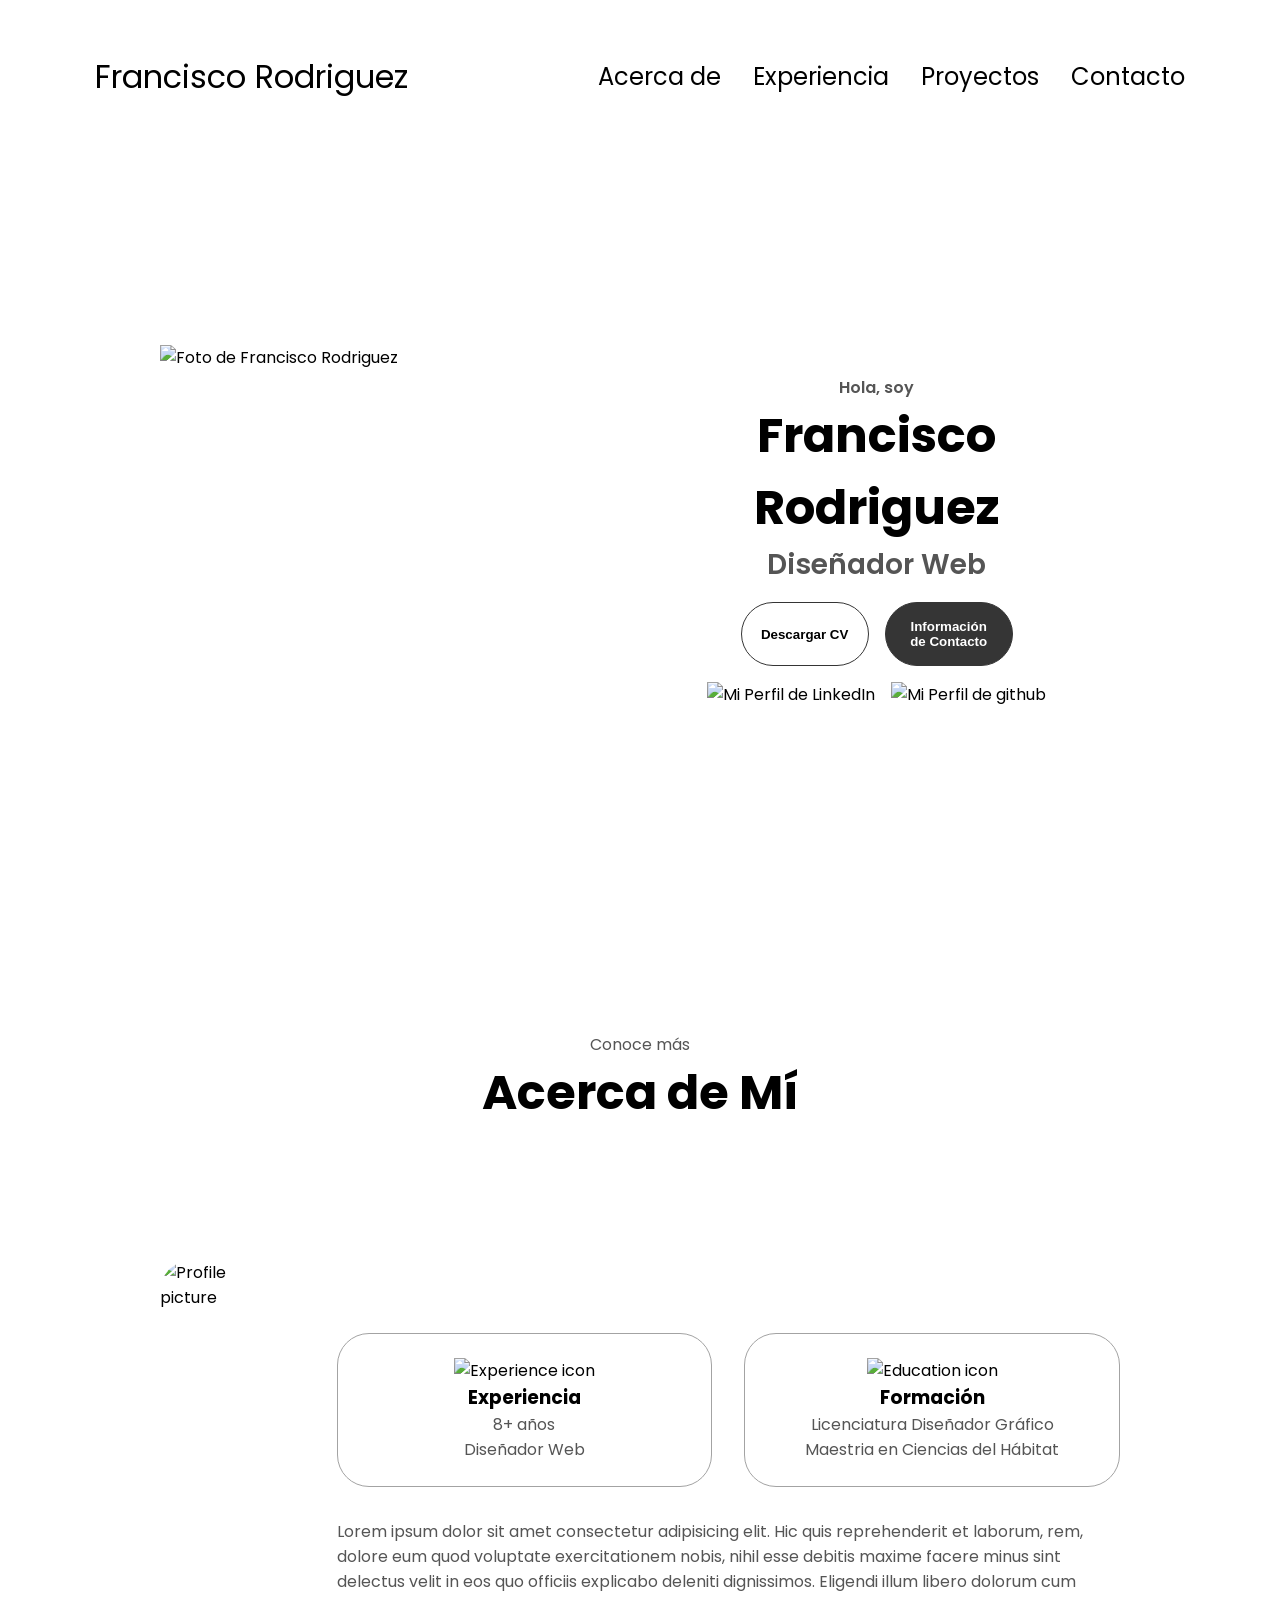
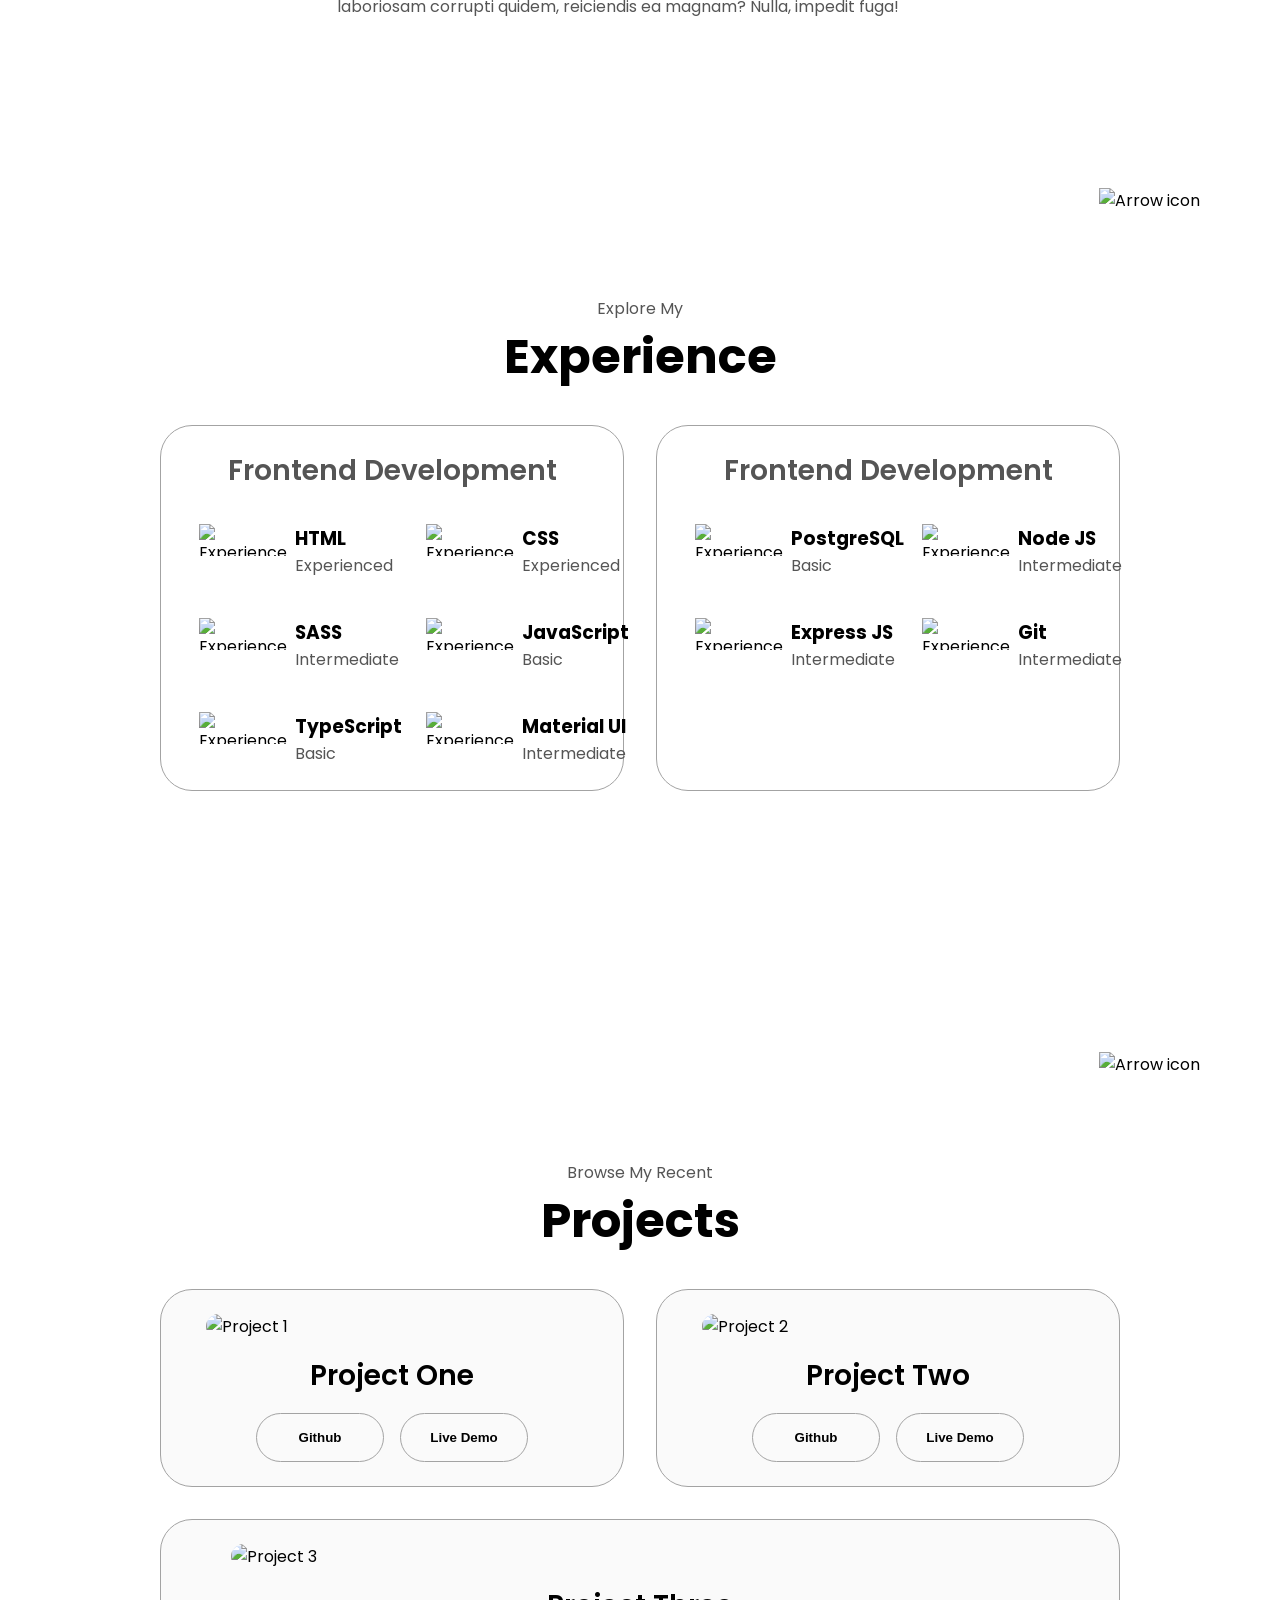
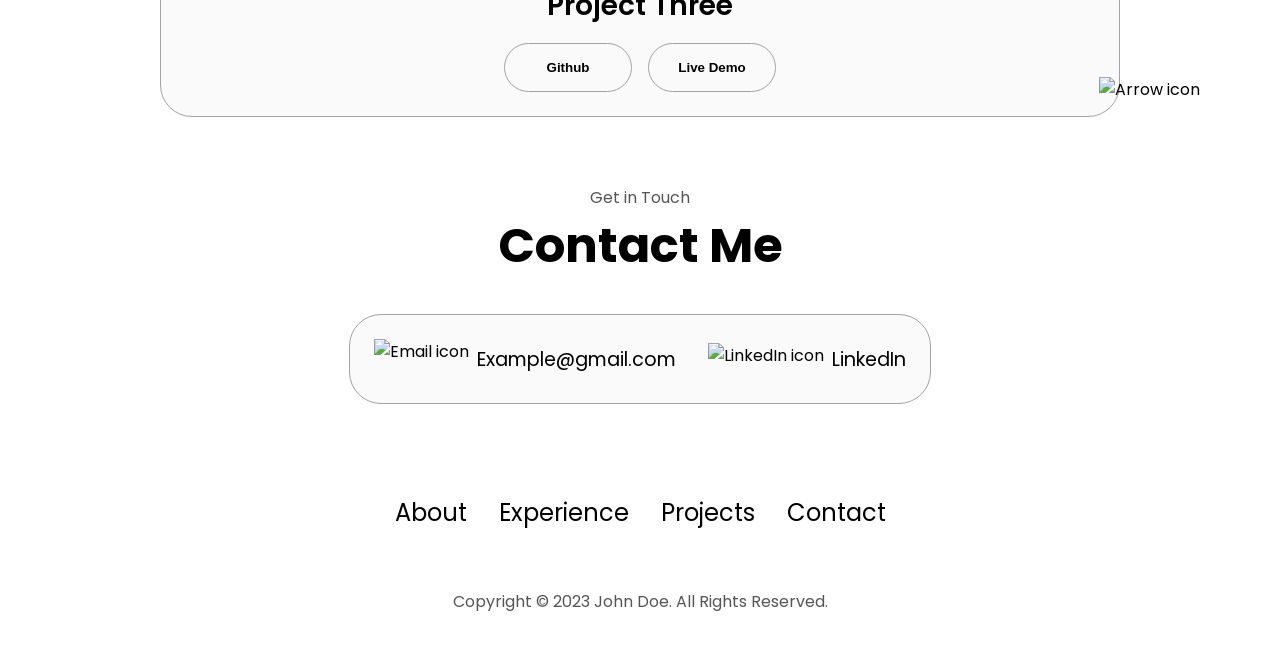
==== index.html @ f438b7d2 "Add files via upload" ====
<!DOCTYPE html>
<html lang="en">
<head>
    <meta charset="UTF-8">
    <meta name="viewport" content="width=device-width, initial-scale=1.0">
    <title>Mi Portafolio</title>
    <link rel="stylesheet" href="styles.css">
    <link rel="stylesheet" href="mediaqueries.css">
   
</head>
<body>
    <nav id="desktop-nav">
        <div class="logo">Francisco Rodriguez</div>
        <div>
            <ul class="nav-links">
                <li><a href="#about">Acerca de</a></li>
                <li><a href="#experience">Experiencia</a></li>
                <li><a href="#projects">Proyectos</a></li>
                <li><a href="#contact">Contacto</a></li>

            </ul>
        </div>
    </nav >
    <nav id="hamburger-nav">
         <div class="logo">Francisco Rodriguez</div>
         <div class="hamburger-menu">
            <div class="hamburger-icon" onclick="toggleMenu()">
                <span></span>
                <span></span>
                <span></span>
            </div>     
            <div class="menu-links">
                <li><a href="#about" onclick="toggleMenu()">Acerca de</a></li>
                <li><a href="#experience" onclick="toggleMenu()">Experiencia</a></li>
                <li><a href="#projects" onclick="toggleMenu()">Proyectos</a></li>
                <li><a href="#contact" onclick="toggleMenu()">Contacto</a></li>
            </div>
         </div>
    </nav>
<section id="profile">
    <div class="section__pic-container">
        <img src="assets/profile-pic1.png" alt="Foto de Francisco Rodriguez">
    </div>
<div class="section__text">
    <p class="section__text__1">Hola, soy</p>
    <h1 class="title">Francisco Rodriguez</h1>
    <p class="section__text__p2">Diseñador Web</p>
    <div class="btn-container">
        <button class="btn btn-color-2" onclick="window.open('./assets/resume-example.pdf')">
        Descargar CV
        </button>
        <button class="btn btn-color-1" onclick="location.href='./#contact'">
        Información de Contacto    
        </button>
    </div>
    <div id="socials-container">
        <img src="assets/linkedin.png" alt="Mi Perfil de LinkedIn" class="icon" onclick="window.open('https://linkedin.com/','_blank')">
        <img src="assets/github.png" alt="Mi Perfil de github" class="icon" onclick="window.open('https://github.com/','_blank')">
    </div>
</div>
</section>   

<section id="about">
      <p class="section__text__p1">Conoce más</p>
      <h1 class="title">Acerca de Mí</h1>
      <div class="section-container">
        <div class="section__pic-container">
          <img
            src="./assets/about-pic_1.png"
            alt="Profile picture"
            class="about-pic"
          />
        </div>
        <div class="about-details-container">
          <div class="about-containers">
            <div class="details-container">
              <img
                src="./assets/experience.png"
                alt="Experience icon"
                class="icon"
              />
              <h3>Experiencia</h3>
              <p>8+ años <br />Diseñador Web </p>
            </div>
            <div class="details-container">
              <img
                src="./assets/education.png"
                alt="Education icon"
                class="icon"
              />
              <h3>Formación</h3>
              <p>Licenciatura Diseñador Gráfico<br />Maestria en Ciencias del Hábitat</p>
            </div>
          </div>
          <div class="text-container">
            <p>
              Lorem ipsum dolor sit amet consectetur adipisicing elit. Hic quis
              reprehenderit et laborum, rem, dolore eum quod voluptate
              exercitationem nobis, nihil esse debitis maxime facere minus sint
              delectus velit in eos quo officiis explicabo deleniti dignissimos.
              Eligendi illum libero dolorum cum laboriosam corrupti quidem,
              reiciendis ea magnam? Nulla, impedit fuga!
            </p>
          </div>
        </div>
      </div>
      <img
        src="./assets/arrow.png"
        alt="Arrow icon"
        class="icon arrow"
        onclick="location.href='./#experience'"
      />
    </section>
	
	<section id="experience">
      <p class="section__text__p1">Explore My</p>
      <h1 class="title">Experience</h1>
      <div class="experience-details-container">
        <div class="about-containers">
          <div class="details-container">
            <h2 class="experience-sub-title">Frontend Development</h2>
            <div class="article-container">
              <article>
                <img
                  src="./assets/checkmark.png"
                  alt="Experience icon"
                  class="icon"
                />
                <div>
                  <h3>HTML</h3>
                  <p>Experienced</p>
                </div>
              </article>
              <article>
                <img
                  src="./assets/checkmark.png"
                  alt="Experience icon"
                  class="icon"
                />
                <div>
                  <h3>CSS</h3>
                  <p>Experienced</p>
                </div>
              </article>
              <article>
                <img
                  src="./assets/checkmark.png"
                  alt="Experience icon"
                  class="icon"
                />
                <div>
                  <h3>SASS</h3>
                  <p>Intermediate</p>
                </div>
              </article>
              <article>
                <img
                  src="./assets/checkmark.png"
                  alt="Experience icon"
                  class="icon"
                />
                <div>
                  <h3>JavaScript</h3>
                  <p>Basic</p>
                </div>
              </article>
              <article>
                <img
                  src="./assets/checkmark.png"
                  alt="Experience icon"
                  class="icon"
                />
                <div>
                  <h3>TypeScript</h3>
                  <p>Basic</p>
                </div>
              </article>
              <article>
                <img
                  src="./assets/checkmark.png"
                  alt="Experience icon"
                  class="icon"
                />
                <div>
                  <h3>Material UI</h3>
                  <p>Intermediate</p>
                </div>
              </article>
            </div>
          </div>
          <div class="details-container">
            <h2 class="experience-sub-title">Frontend Development</h2>
            <div class="article-container">
              <article>
                <img
                  src="./assets/checkmark.png"
                  alt="Experience icon"
                  class="icon"
                />
                <div>
                  <h3>PostgreSQL</h3>
                  <p>Basic</p>
                </div>
              </article>
              <article>
                <img
                  src="./assets/checkmark.png"
                  alt="Experience icon"
                  class="icon"
                />
                <div>
                  <h3>Node JS</h3>
                  <p>Intermediate</p>
                </div>
              </article>
              <article>
                <img
                  src="./assets/checkmark.png"
                  alt="Experience icon"
                  class="icon"
                />
                <div>
                  <h3>Express JS</h3>
                  <p>Intermediate</p>
                </div>
              </article>
              <article>
                <img
                  src="./assets/checkmark.png"
                  alt="Experience icon"
                  class="icon"
                />
                <div>
                  <h3>Git</h3>
                  <p>Intermediate</p>
                </div>
              </article>
            </div>
          </div>
        </div>
      </div>
      <img
        src="./assets/arrow.png"
        alt="Arrow icon"
        class="icon arrow"
        onclick="location.href='./#projects'"
      />
    </section>
	
	<section id="projects">
      <p class="section__text__p1">Browse My Recent</p>
      <h1 class="title">Projects</h1>
      <div class="experience-details-container">
        <div class="about-containers">
          <div class="details-container color-container">
            <div class="article-container">
              <img
                src="./assets/project-1.png"
                alt="Project 1"
                class="project-img"
              />
            </div>
            <h2 class="experience-sub-title project-title">Project One</h2>
            <div class="btn-container">
              <button
                class="btn btn-color-2 project-btn"
                onclick="location.href='https://github.com/'"
              >
                Github
              </button>
              <button
                class="btn btn-color-2 project-btn"
                onclick="location.href='https://github.com/'"
              >
                Live Demo
              </button>
            </div>
          </div>
          <div class="details-container color-container">
            <div class="article-container">
              <img
                src="./assets/project-2.png"
                alt="Project 2"
                class="project-img"
              />
            </div>
            <h2 class="experience-sub-title project-title">Project Two</h2>
            <div class="btn-container">
              <button
                class="btn btn-color-2 project-btn"
                onclick="location.href='https://github.com/'"
              >
                Github
              </button>
              <button
                class="btn btn-color-2 project-btn"
                onclick="location.href='https://github.com/'"
              >
                Live Demo
              </button>
            </div>
          </div>
          <div class="details-container color-container">
            <div class="article-container">
              <img
                src="./assets/project-3.png"
                alt="Project 3"
                class="project-img"
              />
            </div>
            <h2 class="experience-sub-title project-title">Project Three</h2>
            <div class="btn-container">
              <button
                class="btn btn-color-2 project-btn"
                onclick="location.href='https://github.com/'"
              >
                Github
              </button>
              <button
                class="btn btn-color-2 project-btn"
                onclick="location.href='https://github.com/'"
              >
                Live Demo
              </button>
            </div>
          </div>
        </div>
      </div>
      <img
        src="./assets/arrow.png"
        alt="Arrow icon"
        class="icon arrow"
        onclick="location.href='./#contact'"
      />
    </section>
	<section id="contact">
      <p class="section__text__p1">Get in Touch</p>
      <h1 class="title">Contact Me</h1>
      <div class="contact-info-upper-container">
        <div class="contact-info-container">
          <img
            src="./assets/email.png"
            alt="Email icon"
            class="icon contact-icon email-icon"
          />
          <p><a href="mailto:examplemail@gmail.com">Example@gmail.com</a></p>
        </div>
        <div class="contact-info-container">
          <img
            src="./assets/linkedin.png"
            alt="LinkedIn icon"
            class="icon contact-icon"
          />
          <p><a href="https://www.linkedin.com">LinkedIn</a></p>
        </div>
      </div>
    </section>

	<footer>
      <nav>
        <div class="nav-links-container">
          <ul class="nav-links">
            <li><a href="#about">About</a></li>
            <li><a href="#experience">Experience</a></li>
            <li><a href="#projects">Projects</a></li>
            <li><a href="#contact">Contact</a></li>
          </ul>
        </div>
      </nav>
      <p>Copyright &#169; 2023 John Doe. All Rights Reserved.</p>
    </footer>

<script src="scripts.js"></script>
</body>
</html>
---- styles.css ----
/* GENERAL */

@import url("https://fonts.googleapis.com/css2?family=Poppins:wght@300;400;500;600&display=swap");

* {
  margin: 0;
  padding: 0;
}

body {
  font-family: "Poppins", sans-serif;
}

html {
  scroll-behavior: smooth;
}

p {
  color: rgb(85, 85, 85);
}

/* TRANSITION */

a,
.btn {
  transition: all 300ms ease;
}

/* DESKTOP NAV */

nav,
.nav-links {
  display: flex;
}

nav {
  justify-content: space-around;
  align-items: center;
  height: 17vh;
}

.nav-links {
  gap: 2rem;
  list-style: none;
  font-size: 1.5rem;
}

a {
  color: black;
  text-decoration: none;
  text-decoration-color: white;
}

a:hover {
  color: grey;
  text-decoration: underline;
  text-underline-offset: 1rem;
  text-decoration-color: rgb(181, 181, 181);
}

.logo {
  font-size: 2rem;
}

.logo:hover {
  cursor: default;
}

/* HAMBURGER MENU */

#hamburger-nav {
  display: none;
}

.hamburger-menu {
  position: relative;
  display: inline-block;
}

.hamburger-icon {
  display: flex;
  flex-direction: column;
  justify-content: space-between;
  height: 24px;
  width: 30px;
  cursor: pointer;
}

.hamburger-icon span {
  width: 100%;
  height: 2px;
  background-color: black;
  transition: all 0.3 ease-in-out;
}

.menu-links {
  position: absolute;
  top: 100%;
  right: 0;
  background-color: white;
  width: fit-content;
  max-height: 0;
  overflow: hidden;
  transition: all 0.3 ease-in-out;
}

.menu-links a {
  display: block;
  padding: 10px;
  text-align: center;
  font-size: 1.5rem;
  color: black;
  text-decoration: none;
  transition: all 0.3 ease-in-out;
}

.menu-links li {
  list-style: none;
}

.menu-links.open {
  max-height: 300px;
}

.hamburger-icon.open span:first-child {
  transform: rotate(45deg) translate(10px, 5px);
}

.hamburger-icon.open span:nth-child(2) {
  opacity: 0;
}

.hamburger-icon.open span:last-child {
  transform: rotate(-45deg) translate(10px, -5px);
}

.hamburger-icon span:first-child {
  transform: none;
}

.hamburger-icon span:first-child {
  opacity: 1;
}

.hamburger-icon span:first-child {
  transform: none;
}

/* SECTIONS */

section {
  padding-top: 4vh;
  height: 96vh;
  margin: 0 10rem;
  box-sizing: border-box;
  min-height: fit-content;
}

.section-container {
  display: flex;
}

/* PROFILE SECTION */

#profile {
  display: flex;
  justify-content: center;
  gap: 5rem;
  height: 80vh;
}

.section__pic-container {
  display: flex;
  height: 400px;
  width: 400px;
  margin: auto 0;
}

.section__text {
  align-self: center;
  text-align: center;
}

.section__text p {
  font-weight: 600;
}

.section__text__p1 {
  text-align: center;
}

.section__text__p2 {
  font-size: 1.75rem;
  margin-bottom: 1rem;
}

.title {
  font-size: 3rem;
  text-align: center;
}

#socials-container {
  display: flex;
  justify-content: center;
  margin-top: 1rem;
  gap: 1rem;
}

/* ICONS */

.icon {
  cursor: pointer;
  height: 2rem;
}

/* BUTTONS */

.btn-container {
  display: flex;
  justify-content: center;
  gap: 1rem;
}

.btn {
  font-weight: 600;
  transition: all 300ms ease;
  padding: 1rem;
  width: 8rem;
  border-radius: 2rem;
}

.btn-color-1,
.btn-color-2 {
  border: rgb(53, 53, 53) 0.1rem solid;
}

.btn-color-1:hover,
.btn-color-2:hover {
  cursor: pointer;
}

.btn-color-1,
.btn-color-2:hover {
  background: rgb(53, 53, 53);
  color: white;
}

.btn-color-1:hover {
  background: rgb(0, 0, 0);
}

.btn-color-2 {
  background: none;
}

.btn-color-2:hover {
  border: rgb(255, 255, 255) 0.1rem solid;
}

.btn-container {
  gap: 1rem;
}

/* ABOUT SECTION */

#about {
  position: relative;
}

.about-containers {
  gap: 2rem;
  margin-bottom: 2rem;
  margin-top: 2rem;
}

.about-details-container {
  justify-content: center;
  flex-direction: column;
}

.about-containers,
.about-details-container {
  display: flex;
}

.about-pic {
  border-radius: 2rem;
}

.arrow {
  position: absolute;
  right: -5rem;
  bottom: 2.5rem;
}

.details-container {
  padding: 1.5rem;
  flex: 1;
  background: white;
  border-radius: 2rem;
  border: rgb(53, 53, 53) 0.1rem solid;
  border-color: rgb(163, 163, 163);
  text-align: center;
}

.section-container {
  gap: 4rem;
  height: 80%;
}

.section__pic-container {
  height: 400px;
  width: 400px;
  margin: auto 0;
}

/* EXPERIENCE SECTION */

#experience {
  position: relative;
}

.experience-sub-title {
  color: rgb(85, 85, 85);
  font-weight: 600;
  font-size: 1.75rem;
  margin-bottom: 2rem;
}

.experience-details-container {
  display: flex;
  justify-content: center;
  flex-direction: column;
}

.article-container {
  display: flex;
  text-align: initial;
  flex-wrap: wrap;
  flex-direction: row;
  gap: 2.5rem;
  justify-content: space-around;
}

article {
  display: flex;
  width: 10rem;
  justify-content: space-around;
  gap: 0.5rem;
}

article .icon {
  cursor: default;
}

/* PROJECTS SECTION */

#projects {
  position: relative;
}

.color-container {
  border-color: rgb(163, 163, 163);
  background: rgb(250, 250, 250);
}

.project-img {
  border-radius: 2rem;
  width: 90%;
  height: 90%;
}

.project-title {
  margin: 1rem;
  color: black;
}

.project-btn {
  color: black;
  border-color: rgb(163, 163, 163);
}

/* CONTACT */

#contact {
  display: flex;
  justify-content: center;
  flex-direction: column;
  height: 70vh;
}

.contact-info-upper-container {
  display: flex;
  justify-content: center;
  border-radius: 2rem;
  border: rgb(53, 53, 53) 0.1rem solid;
  border-color: rgb(163, 163, 163);
  background: rgb(250, 250, 250);
  margin: 2rem auto;
  padding: 0.5rem;
}

.contact-info-container {
  display: flex;
  align-items: center;
  justify-content: center;
  gap: 0.5rem;
  margin: 1rem;
}

.contact-info-container p {
  font-size: larger;
}

.contact-icon {
  cursor: default;
}

.email-icon {
  height: 2.5rem;
}

/* FOOTER SECTION */

footer {
  height: 26vh;
  margin: 0 1rem;
}

footer p {
  text-align: center;
}
---- mediaqueries.css ----
@media screen and (max-width: 1400px) {
  #profile {
    height: 83vh;
    margin-bottom: 6rem;
  }
  .about-containers {
    flex-wrap: wrap;
  }
  #contact,
  #projects {
    height: fit-content;
  }
}

@media screen and (max-width: 1200px) {
  #desktop-nav {
    display: none;
  }
  #hamburger-nav {
    display: flex;
  }
  #experience,
  .experience-details-container {
    margin-top: 2rem;
  }
  #profile,
  .section-container {
    display: block;
  }
  .arrow {
    display: none;
  }
  section,
  .section-container {
    height: fit-content;
  }
  section {
    margin: 0 5%;
  }
  .section__pic-container {
    width: 275px;
    height: 275px;
    margin: 0 auto 2rem;
  }
  .about-containers {
    margin-top: 0;
  }
}

@media screen and (max-width: 600px) {
  #contact,
  footer {
    height: 40vh;
  }
  #profile {
    height: 83vh;
    margin-bottom: 0;
  }
  article {
    font-size: 1rem;
  }
  footer nav {
    height: fit-content;
    margin-bottom: 2rem;
  }
  .about-containers,
  .contact-info-upper-container,
  .btn-container {
    flex-wrap: wrap;
  }
  .contact-info-container {
    margin: 0;
  }
  .contact-info-container p,
  .nav-links li a {
    font-size: 1rem;
  }
  .experience-sub-title {
    font-size: 1.25rem;
  }
  .logo {
    font-size: 1.5rem;
  }
  .nav-links {
    flex-direction: column;
    gap: 0.5rem;
    text-align: center;
  }
  .section__pic-container {
    width: auto;
    height: 46vw;
    justify-content: center;
  }
  .section__text__p2 {
    font-size: 1.25rem;
  }
  .title {
    font-size: 2rem;
  }
  .text-container {
    text-align: justify;
  }
}
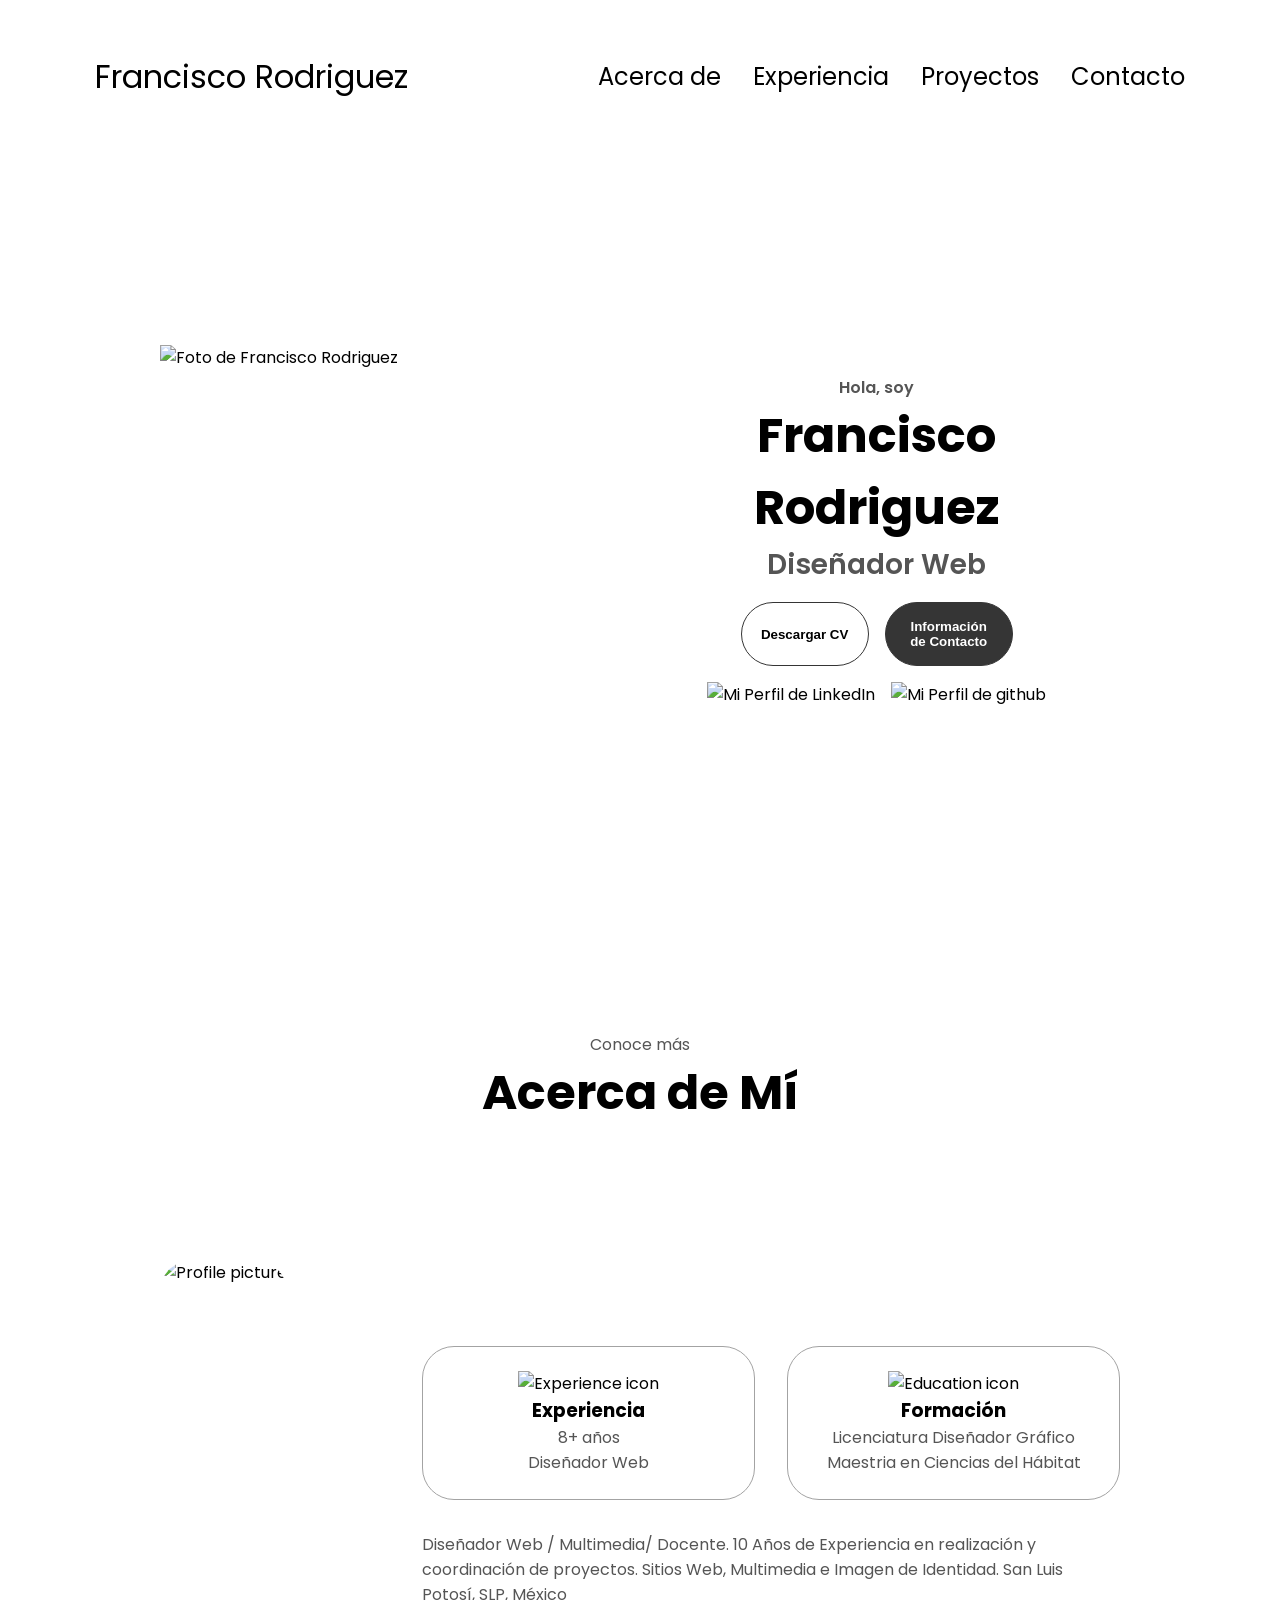
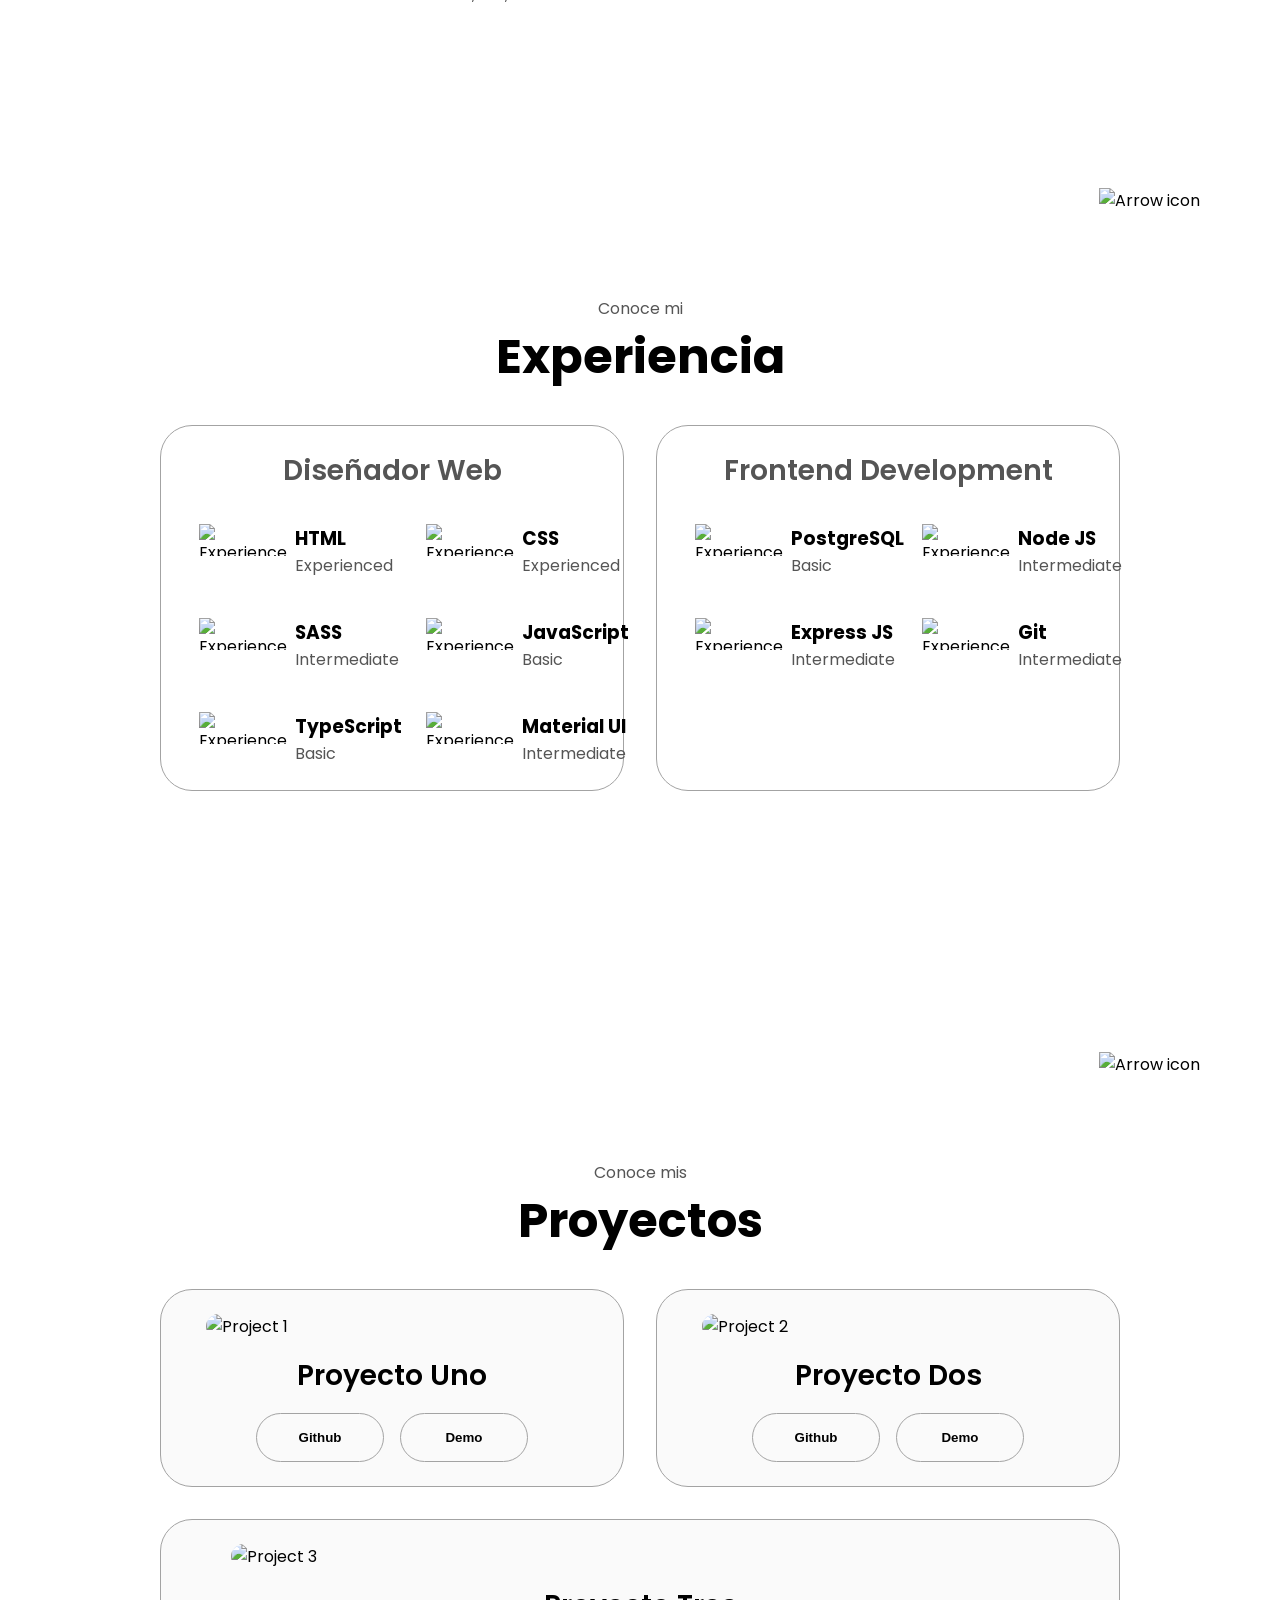
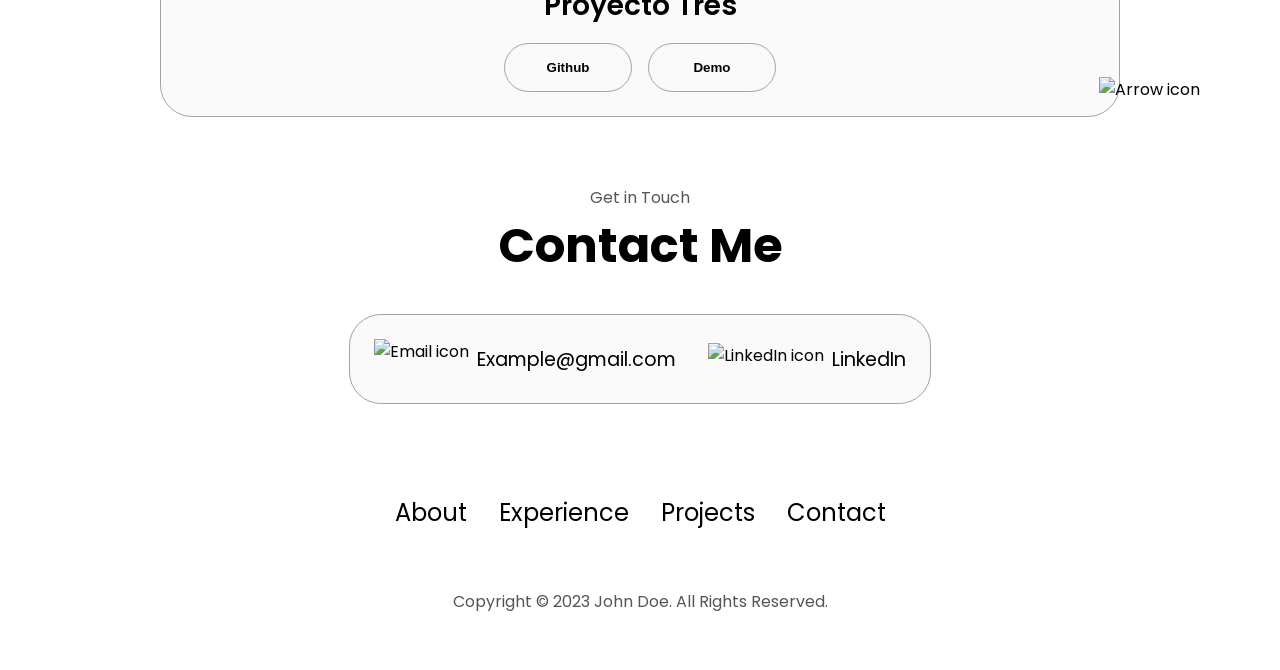
==== commit 493aad05: "Add files via upload" ====
--- a/index.html
+++ b/index.html
@@ -94,12 +94,7 @@
           </div>
           <div class="text-container">
             <p>
-              Lorem ipsum dolor sit amet consectetur adipisicing elit. Hic quis
-              reprehenderit et laborum, rem, dolore eum quod voluptate
-              exercitationem nobis, nihil esse debitis maxime facere minus sint
-              delectus velit in eos quo officiis explicabo deleniti dignissimos.
-              Eligendi illum libero dolorum cum laboriosam corrupti quidem,
-              reiciendis ea magnam? Nulla, impedit fuga!
+              Diseñador Web / Multimedia/ Docente. 10 Años de Experiencia en realización y coordinación de proyectos. Sitios Web, Multimedia e Imagen de Identidad. San Luis Potosí, SLP, México
             </p>
           </div>
         </div>
@@ -113,12 +108,12 @@
     </section>
 	
 	<section id="experience">
-      <p class="section__text__p1">Explore My</p>
-      <h1 class="title">Experience</h1>
+      <p class="section__text__p1">Conoce mi</p>
+      <h1 class="title">Experiencia</h1>
       <div class="experience-details-container">
         <div class="about-containers">
           <div class="details-container">
-            <h2 class="experience-sub-title">Frontend Development</h2>
+            <h2 class="experience-sub-title">Diseñador Web</h2>
             <div class="article-container">
               <article>
                 <img
@@ -248,19 +243,19 @@
     </section>
 	
 	<section id="projects">
-      <p class="section__text__p1">Browse My Recent</p>
-      <h1 class="title">Projects</h1>
+      <p class="section__text__p1">Conoce mis</p>
+      <h1 class="title">Proyectos</h1>
       <div class="experience-details-container">
         <div class="about-containers">
           <div class="details-container color-container">
             <div class="article-container">
               <img
-                src="./assets/project-1.png"
+                src="./assets/project_1.png"
                 alt="Project 1"
                 class="project-img"
               />
             </div>
-            <h2 class="experience-sub-title project-title">Project One</h2>
+            <h2 class="experience-sub-title project-title">Proyecto Uno</h2>
             <div class="btn-container">
               <button
                 class="btn btn-color-2 project-btn"
@@ -272,19 +267,19 @@
                 class="btn btn-color-2 project-btn"
                 onclick="location.href='https://github.com/'"
               >
-                Live Demo
+                 Demo
               </button>
             </div>
           </div>
           <div class="details-container color-container">
             <div class="article-container">
               <img
-                src="./assets/project-2.png"
+                src="./assets/project_2.webp"
                 alt="Project 2"
                 class="project-img"
               />
             </div>
-            <h2 class="experience-sub-title project-title">Project Two</h2>
+            <h2 class="experience-sub-title project-title">Proyecto Dos</h2>
             <div class="btn-container">
               <button
                 class="btn btn-color-2 project-btn"
@@ -296,19 +291,19 @@
                 class="btn btn-color-2 project-btn"
                 onclick="location.href='https://github.com/'"
               >
-                Live Demo
+                 Demo
               </button>
             </div>
           </div>
           <div class="details-container color-container">
             <div class="article-container">
               <img
-                src="./assets/project-3.png"
+                src="./assets/project_3.webp"
                 alt="Project 3"
                 class="project-img"
               />
             </div>
-            <h2 class="experience-sub-title project-title">Project Three</h2>
+            <h2 class="experience-sub-title project-title">Proyecto Tres</h2>
             <div class="btn-container">
               <button
                 class="btn btn-color-2 project-btn"
@@ -320,7 +315,7 @@
                 class="btn btn-color-2 project-btn"
                 onclick="location.href='https://github.com/'"
               >
-                Live Demo
+                 Demo
               </button>
             </div>
           </div>
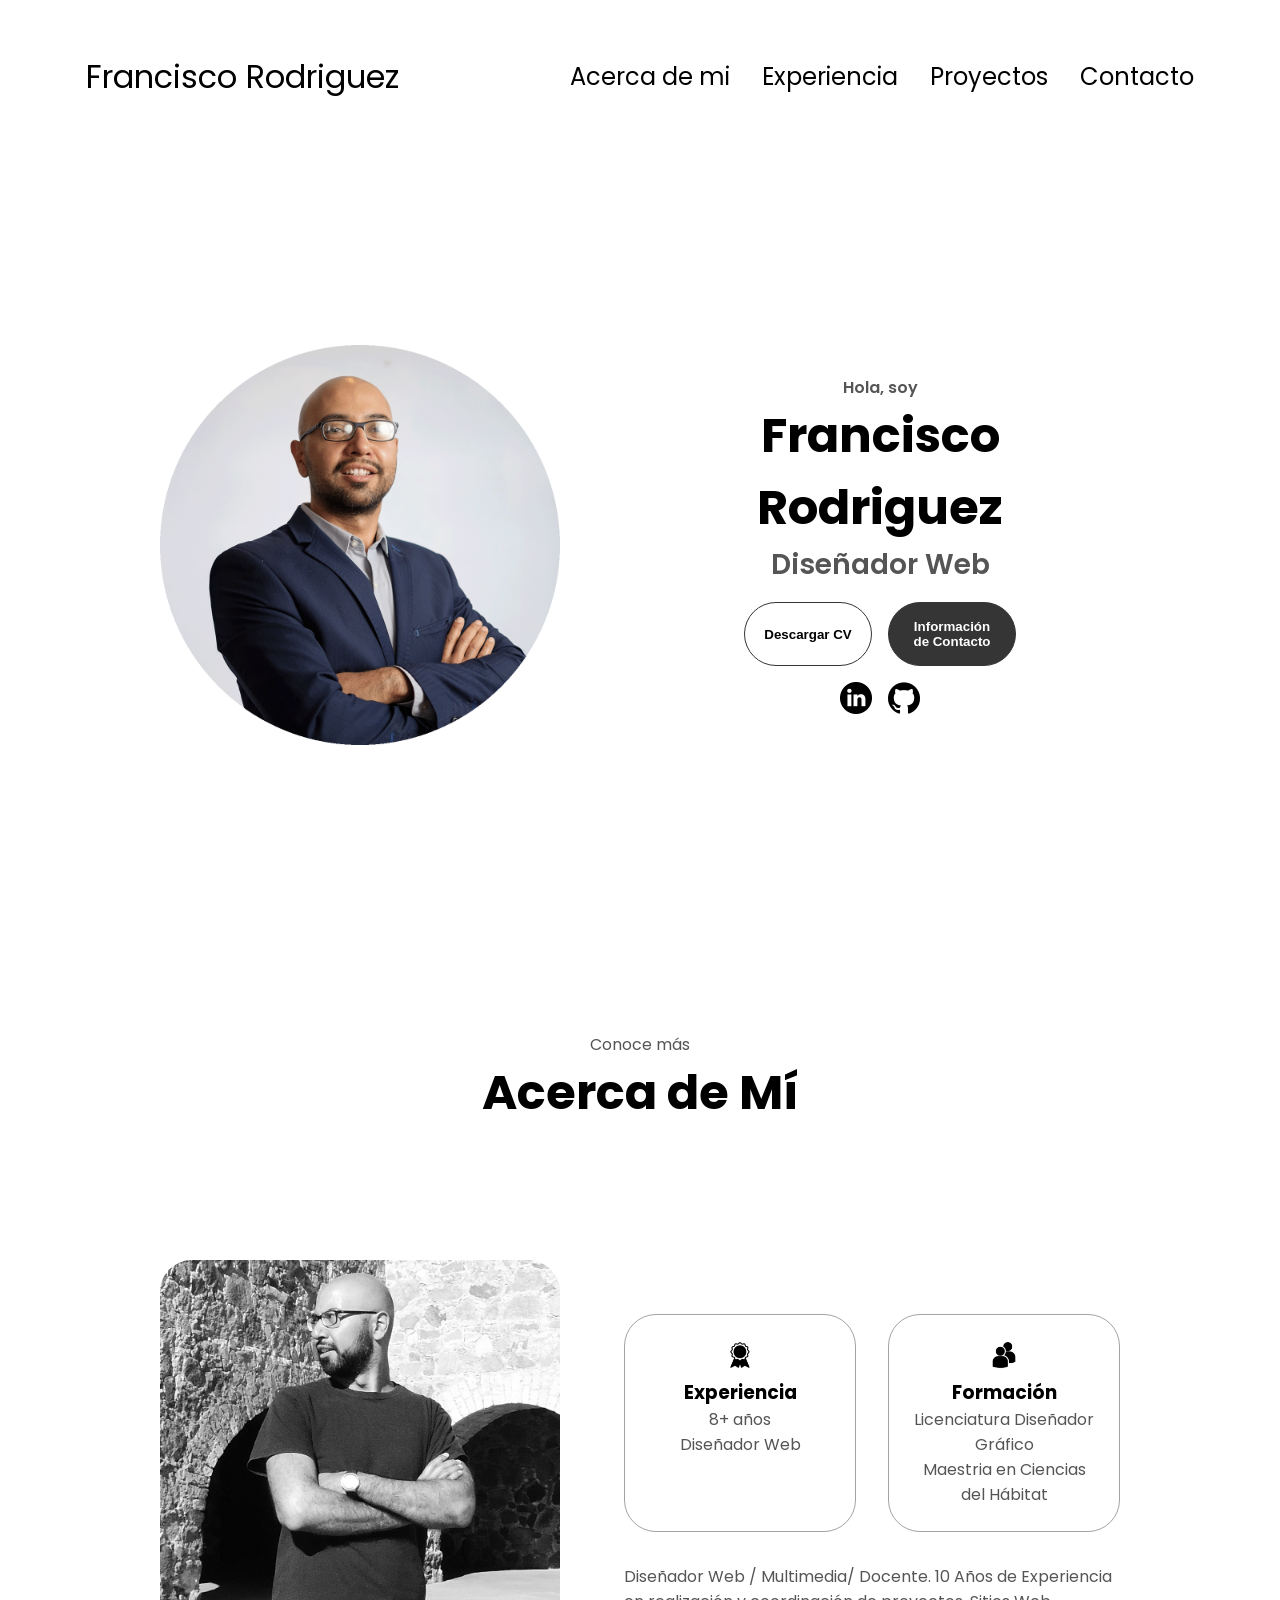
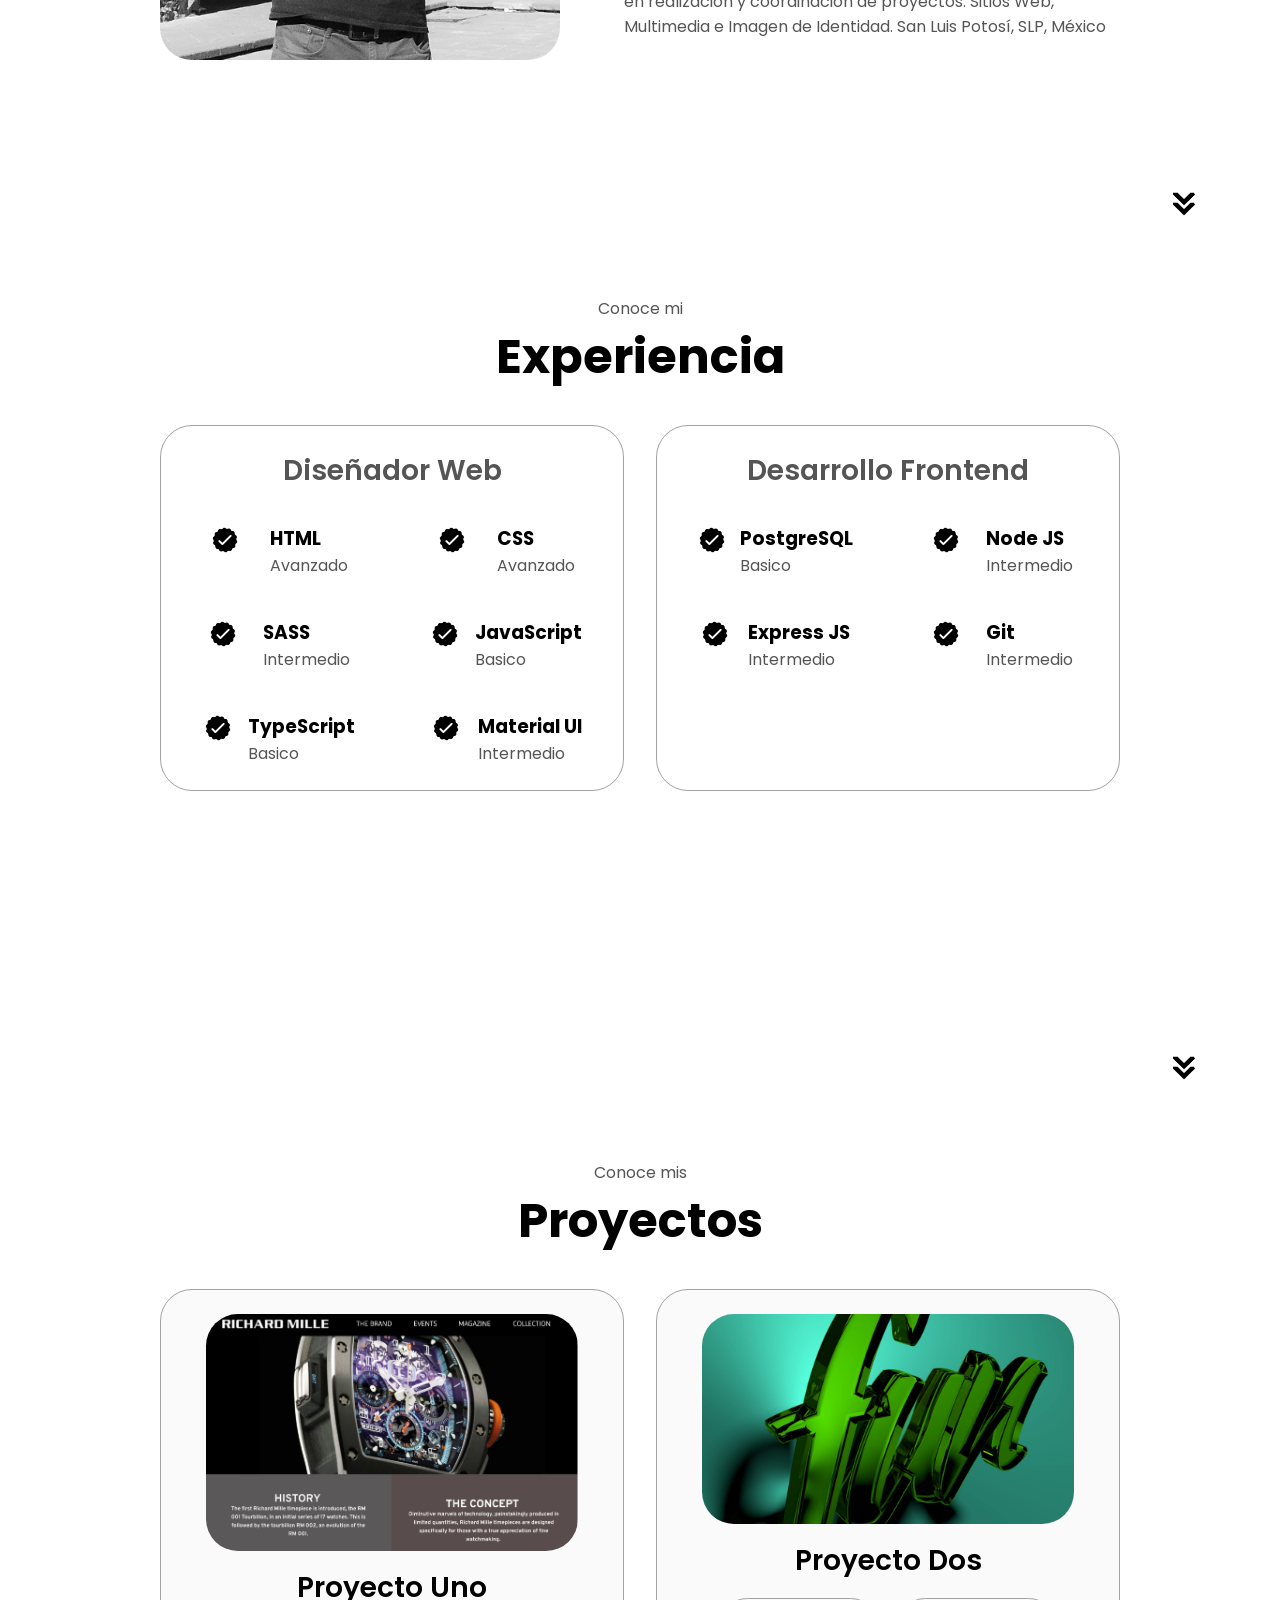
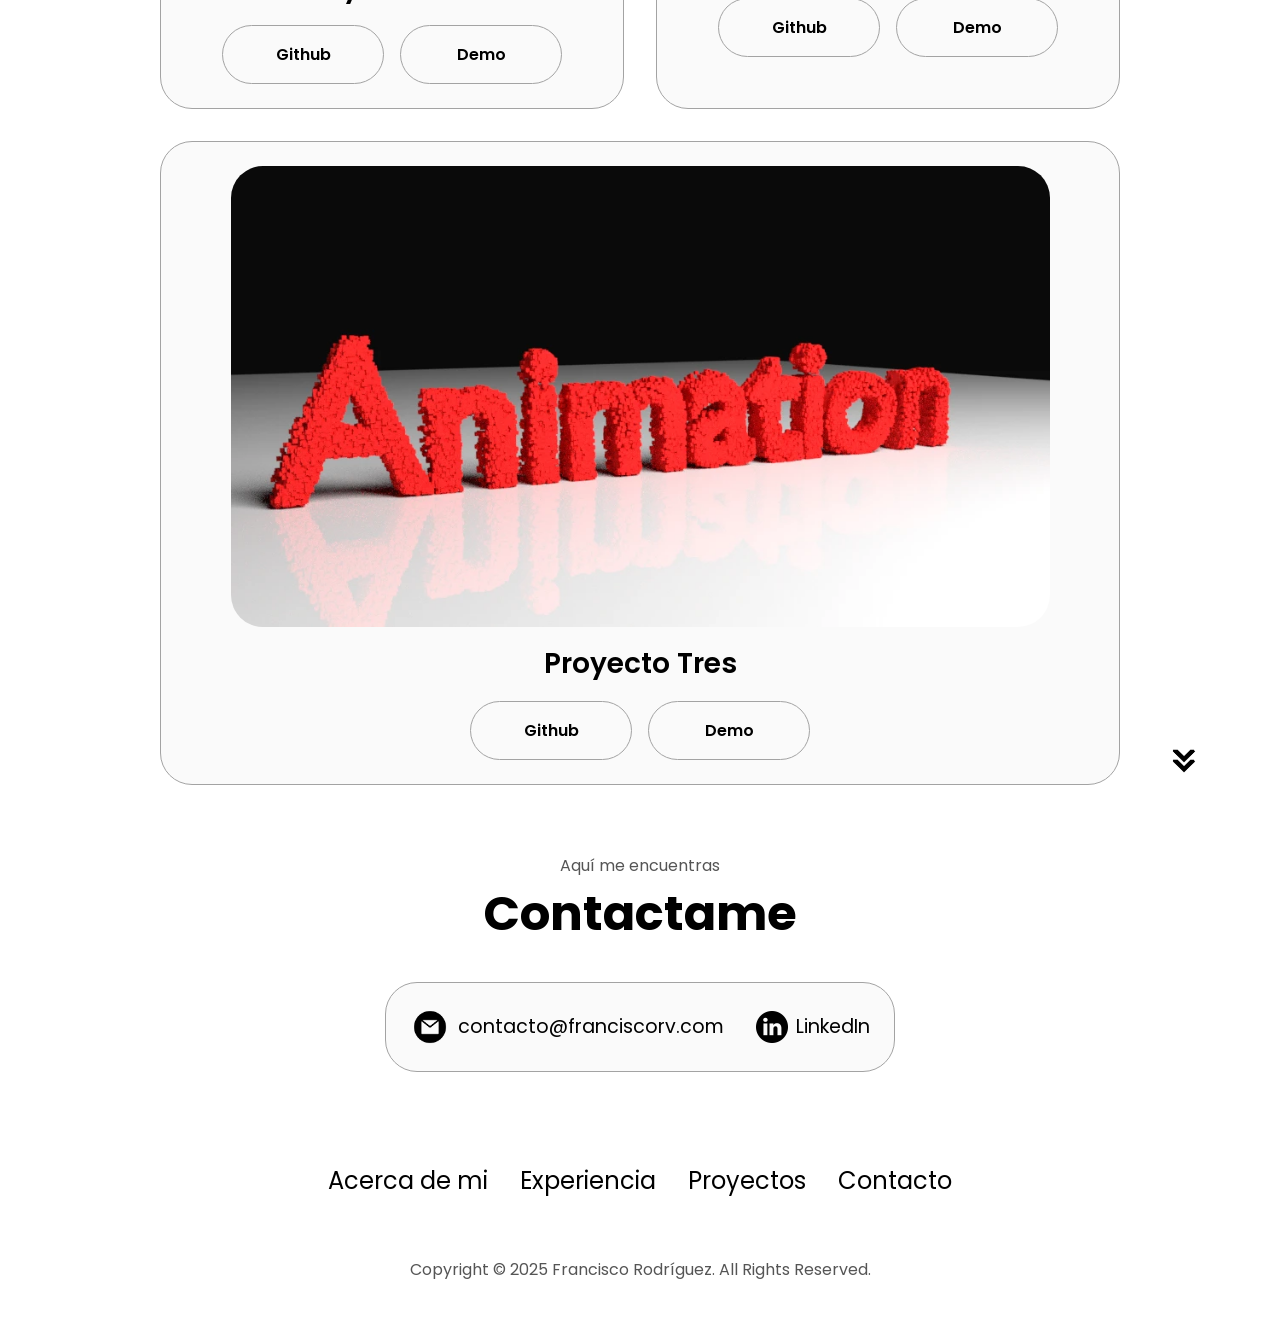
==== commit ee481630: "Add files via upload VERSION NUEVA, 5 DICIEMBRE, ESPAÑOL." ====
--- a/index.html
+++ b/index.html
@@ -13,7 +13,7 @@
         <div class="logo">Francisco Rodriguez</div>
         <div>
             <ul class="nav-links">
-                <li><a href="#about">Acerca de</a></li>
+                <li><a href="#about">Acerca de mi</a></li>
                 <li><a href="#experience">Experiencia</a></li>
                 <li><a href="#projects">Proyectos</a></li>
                 <li><a href="#contact">Contacto</a></li>
@@ -123,7 +123,7 @@
                 />
                 <div>
                   <h3>HTML</h3>
-                  <p>Experienced</p>
+                  <p>Avanzado</p>
                 </div>
               </article>
               <article>
@@ -134,7 +134,7 @@
                 />
                 <div>
                   <h3>CSS</h3>
-                  <p>Experienced</p>
+                  <p>Avanzado</p>
                 </div>
               </article>
               <article>
@@ -145,7 +145,7 @@
                 />
                 <div>
                   <h3>SASS</h3>
-                  <p>Intermediate</p>
+                  <p>Intermedio</p>
                 </div>
               </article>
               <article>
@@ -156,7 +156,7 @@
                 />
                 <div>
                   <h3>JavaScript</h3>
-                  <p>Basic</p>
+                  <p>Basico</p>
                 </div>
               </article>
               <article>
@@ -167,7 +167,7 @@
                 />
                 <div>
                   <h3>TypeScript</h3>
-                  <p>Basic</p>
+                  <p>Basico</p>
                 </div>
               </article>
               <article>
@@ -178,13 +178,13 @@
                 />
                 <div>
                   <h3>Material UI</h3>
-                  <p>Intermediate</p>
+                  <p>Intermedio</p>
                 </div>
               </article>
             </div>
           </div>
           <div class="details-container">
-            <h2 class="experience-sub-title">Frontend Development</h2>
+            <h2 class="experience-sub-title">Desarrollo Frontend</h2>
             <div class="article-container">
               <article>
                 <img
@@ -194,7 +194,7 @@
                 />
                 <div>
                   <h3>PostgreSQL</h3>
-                  <p>Basic</p>
+                  <p>Basico</p>
                 </div>
               </article>
               <article>
@@ -205,7 +205,7 @@
                 />
                 <div>
                   <h3>Node JS</h3>
-                  <p>Intermediate</p>
+                  <p>Intermedio</p>
                 </div>
               </article>
               <article>
@@ -216,7 +216,7 @@
                 />
                 <div>
                   <h3>Express JS</h3>
-                  <p>Intermediate</p>
+                  <p>Intermedio</p>
                 </div>
               </article>
               <article>
@@ -227,7 +227,7 @@
                 />
                 <div>
                   <h3>Git</h3>
-                  <p>Intermediate</p>
+                  <p>Intermedio</p>
                 </div>
               </article>
             </div>
@@ -257,18 +257,12 @@
             </div>
             <h2 class="experience-sub-title project-title">Proyecto Uno</h2>
             <div class="btn-container">
-              <button
-                class="btn btn-color-2 project-btn"
-                onclick="location.href='https://github.com/'"
-              >
-                Github
-              </button>
-              <button
-                class="btn btn-color-2 project-btn"
-                onclick="location.href='https://github.com/'"
-              >
-                 Demo
-              </button>
+              <a href="https://github.com/" target="_blank" rel="noopener noreferrer" class="btn btn-color-2 project-btn">
+    		Github
+			</a>
+              <a href="https://franciscorv.com/" target="_blank" rel="noopener noreferrer" class="btn btn-color-2 project-btn">
+    		Demo
+			</a>
             </div>
           </div>
           <div class="details-container color-container">
@@ -281,18 +275,12 @@
             </div>
             <h2 class="experience-sub-title project-title">Proyecto Dos</h2>
             <div class="btn-container">
-              <button
-                class="btn btn-color-2 project-btn"
-                onclick="location.href='https://github.com/'"
-              >
-                Github
-              </button>
-              <button
-                class="btn btn-color-2 project-btn"
-                onclick="location.href='https://github.com/'"
-              >
-                 Demo
-              </button>
+              <a href="https://github.com/" target="_blank" rel="noopener noreferrer" class="btn btn-color-2 project-btn">
+    		Github
+			</a>
+              <a href="https://franciscorv.com/" target="_blank" rel="noopener noreferrer" class="btn btn-color-2 project-btn">
+    		Demo
+			</a>
             </div>
           </div>
           <div class="details-container color-container">
@@ -305,18 +293,12 @@
             </div>
             <h2 class="experience-sub-title project-title">Proyecto Tres</h2>
             <div class="btn-container">
-              <button
-                class="btn btn-color-2 project-btn"
-                onclick="location.href='https://github.com/'"
-              >
-                Github
-              </button>
-              <button
-                class="btn btn-color-2 project-btn"
-                onclick="location.href='https://github.com/'"
-              >
-                 Demo
-              </button>
+              <a href="https://github.com/" target="_blank" rel="noopener noreferrer" class="btn btn-color-2 project-btn">
+    		Github
+			</a>
+              <a href="https://franciscorv.com/" target="_blank" rel="noopener noreferrer" class="btn btn-color-2 project-btn">
+    		Demo
+			</a>
             </div>
           </div>
         </div>
@@ -329,8 +311,8 @@
       />
     </section>
 	<section id="contact">
-      <p class="section__text__p1">Get in Touch</p>
-      <h1 class="title">Contact Me</h1>
+      <p class="section__text__p1">Aquí me encuentras</p>
+      <h1 class="title">Contactame</h1>
       <div class="contact-info-upper-container">
         <div class="contact-info-container">
           <img
@@ -338,7 +320,7 @@
             alt="Email icon"
             class="icon contact-icon email-icon"
           />
-          <p><a href="mailto:examplemail@gmail.com">Example@gmail.com</a></p>
+          <p><a href="mailto:contacto@franciscorv.com">contacto@franciscorv.com</a></p>
         </div>
         <div class="contact-info-container">
           <img
@@ -346,7 +328,7 @@
             alt="LinkedIn icon"
             class="icon contact-icon"
           />
-          <p><a href="https://www.linkedin.com">LinkedIn</a></p>
+          <p><a href="https://www.linkedin.com" target="_blank">LinkedIn</a></p>
         </div>
       </div>
     </section>
@@ -355,14 +337,14 @@
       <nav>
         <div class="nav-links-container">
           <ul class="nav-links">
-            <li><a href="#about">About</a></li>
-            <li><a href="#experience">Experience</a></li>
-            <li><a href="#projects">Projects</a></li>
-            <li><a href="#contact">Contact</a></li>
+            <li><a href="#about">Acerca de mi</a></li>
+            <li><a href="#experience">Experiencia</a></li>
+            <li><a href="#projects">Proyectos</a></li>
+            <li><a href="#contact">Contacto</a></li>
           </ul>
         </div>
       </nav>
-      <p>Copyright &#169; 2023 John Doe. All Rights Reserved.</p>
+      <p>Copyright &#169; 2025 Francisco Rodríguez. All Rights Reserved.</p>
     </footer>
 
 <script src="scripts.js"></script>
